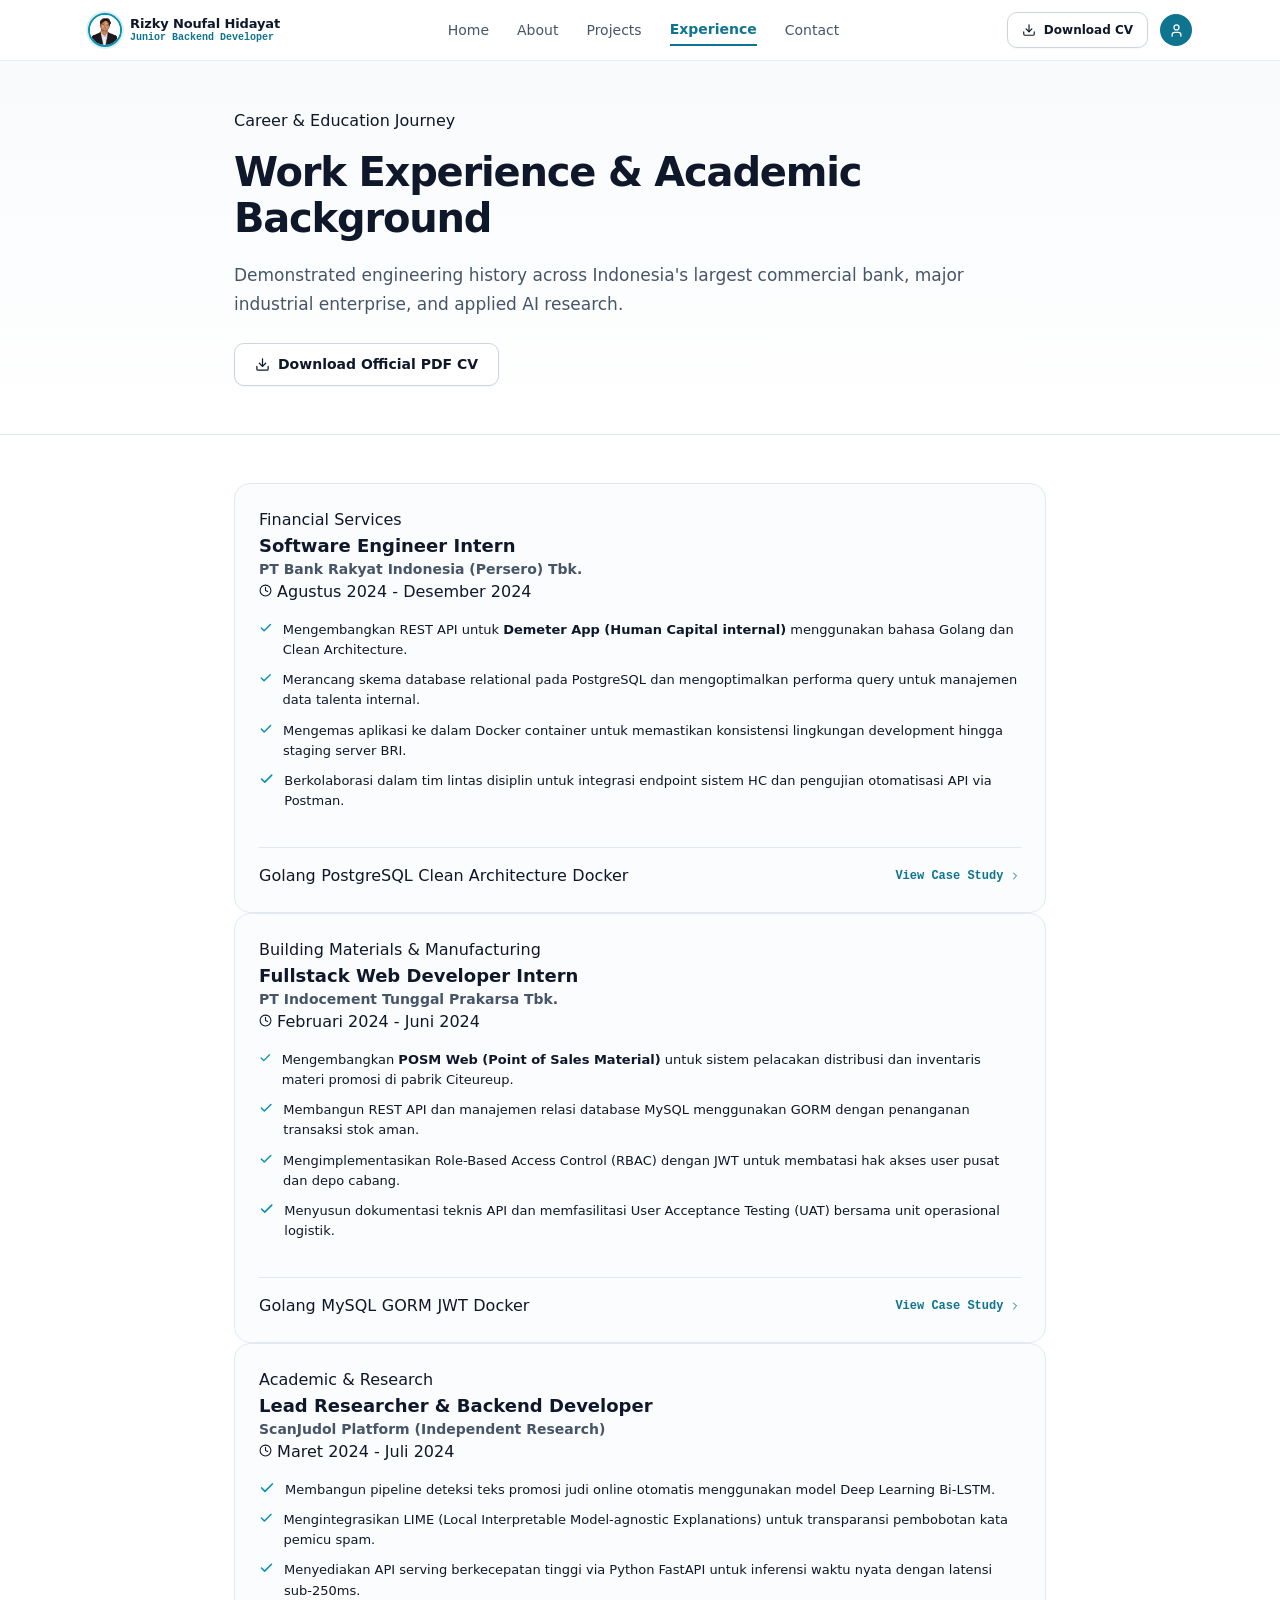
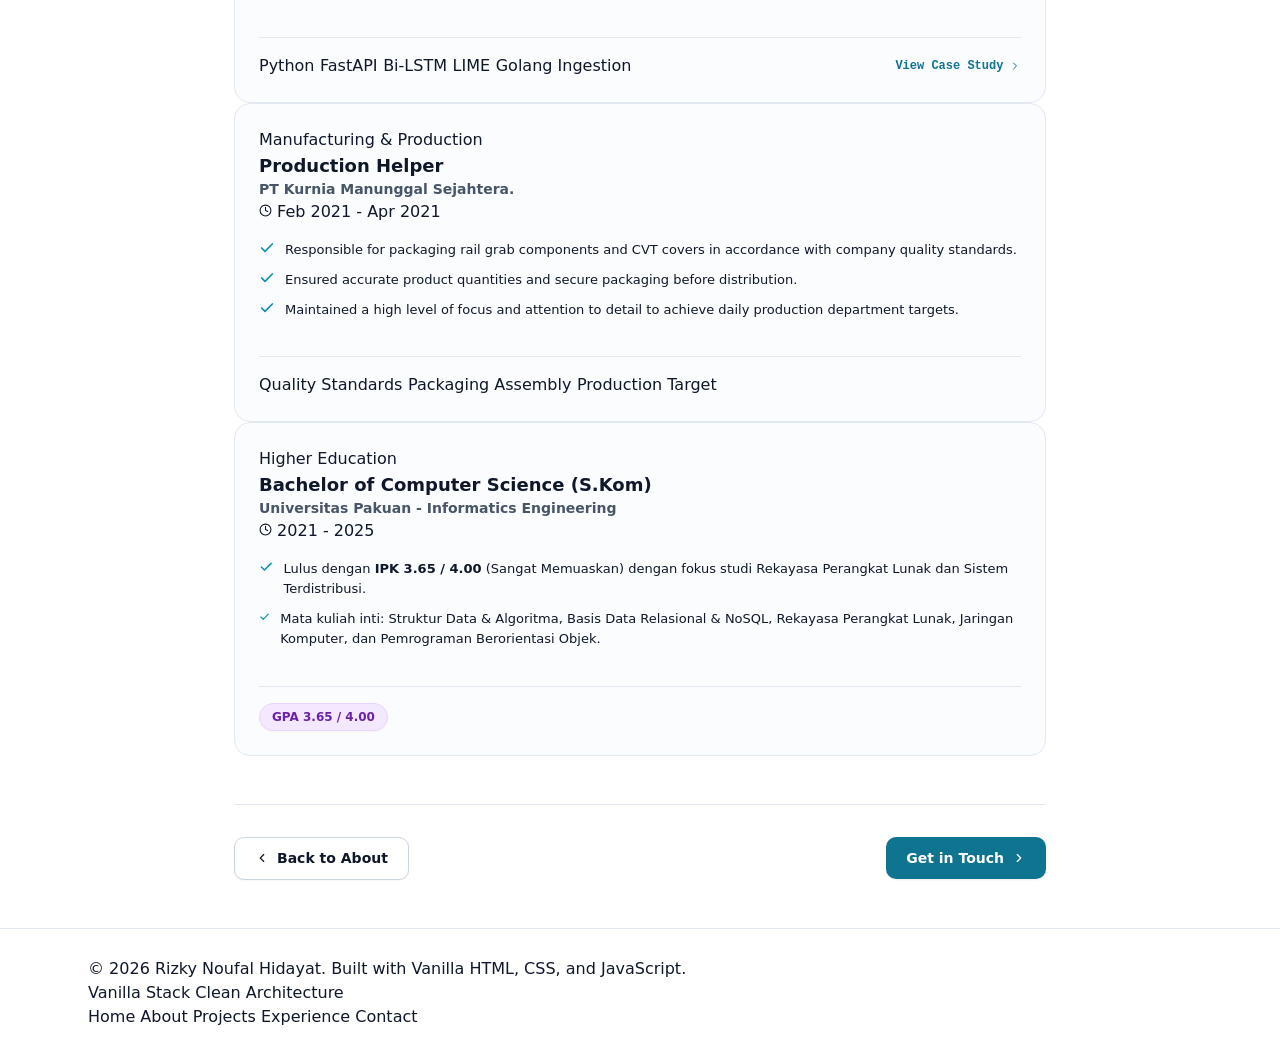
==== experience.html @ 42f24f29 "feat: initial commit portfolio website for Rizky Noufal Hidayat" ====
<!DOCTYPE html>
<html lang="en">
<head>
  <meta charset="UTF-8">
  <meta name="viewport" content="width=device-width, initial-scale=1.0">
  <title>Experience | Rizky Noufal Hidayat - Backend Engineer</title>
  <meta name="description" content="Professional experience and academic credentials of Rizky Noufal Hidayat, including internships at Bank Rakyat Indonesia (BRI) and PT Indocement.">
  <link rel="stylesheet" href="css/style.css">
  <link rel="stylesheet" href="css/components.css">
</head>
<body>

  <!-- NAVBAR -->
  <header class="navbar">
    <div class="container nav-wrapper">
      <a href="index.html" class="brand-avatar-link" aria-label="Rizky Noufal Hidayat">
        <img src="assets/images/profile.jpg" alt="Rizky Noufal Hidayat" class="brand-avatar-img">
        <div class="brand-avatar-text">
          <span class="brand-avatar-name">Rizky Noufal Hidayat</span>
          <span class="brand-avatar-role">Junior Backend Developer</span>
        </div>
      </a>

      <nav class="nav-links">
        <a href="index.html" class="nav-link">Home</a>
        <a href="about.html" class="nav-link">About</a>
        <a href="projects.html" class="nav-link">Projects</a>
        <a href="experience.html" class="nav-link active">Experience</a>
        <a href="contact.html" class="nav-link">Contact</a>
      </nav>

      <div class="nav-actions">
        <a href="cv/Rizky-Noufal-Hidayat-CV.pdf" target="_blank" rel="noopener noreferrer" class="btn btn-secondary" style="min-height: 36px; padding: 0.35rem 0.875rem; font-size: 0.75rem;">
          <svg width="14" height="14" viewBox="0 0 24 24" fill="none" stroke="currentColor" stroke-width="2" stroke-linecap="round" stroke-linejoin="round"><path d="M21 15v4a2 2 0 0 1-2 2H5a2 2 0 0 1-2-2v-4"/><polyline points="7 10 12 15 17 10"/><line x1="12" y1="15" x2="12" y2="3"/></svg>
          <span>Download CV</span>
        </a>
        <a href="about.html" class="avatar-btn" aria-label="About Profile">
          <svg width="15" height="15" viewBox="0 0 24 24" fill="none" stroke="currentColor" stroke-width="2" stroke-linecap="round" stroke-linejoin="round"><path d="M19 21v-2a4 4 0 0 0-4-4H9a4 4 0 0 0-4 4v2"/><circle cx="12" cy="7" r="4"/></svg>
        </a>
      </div>

      <button type="button" class="nav-toggle-btn" id="nav-toggle-btn" aria-label="Toggle menu" aria-expanded="false">
        <svg width="20" height="20" viewBox="0 0 24 24" fill="none" stroke="currentColor" stroke-width="2" stroke-linecap="round" stroke-linejoin="round"><line x1="3" y1="12" x2="21" y2="12"/><line x1="3" y1="6" x2="21" y2="6"/><line x1="3" y1="18" x2="21" y2="18"/></svg>
      </button>
    </div>

    <div class="mobile-menu" id="mobile-menu">
      <nav class="mobile-links">
        <a href="index.html" class="mobile-link">Home</a>
        <a href="about.html" class="mobile-link">About</a>
        <a href="projects.html" class="mobile-link">Projects</a>
        <a href="experience.html" class="mobile-link active">Experience</a>
        <a href="contact.html" class="mobile-link">Contact</a>
      </nav>
    </div>
  </header>

  <!-- MAIN EXPERIENCE CONTENT -->
  <main>
    <!-- PAGE HERO -->
    <section class="py-section" style="border-bottom: 1px solid var(--border-light); background: linear-gradient(180deg, #f8fafc 0%, #ffffff 100%);">
      <div class="container" style="max-width: 860px;">
        <div class="hero-badge" style="margin-bottom: 1rem;">
          <span class="hero-badge-dot"></span>
          <span>Career & Education Journey</span>
        </div>
        <h1 style="font-size: 2.5rem; font-weight: 900; color: #0f172a; line-height: 1.15; letter-spacing: -0.03em;">
          Work Experience & Academic Background
        </h1>
        <p style="font-size: 1.0625rem; color: var(--text-muted); line-height: 1.7; margin-top: 1.25rem;">
          Demonstrated engineering history across Indonesia's largest commercial bank, major industrial enterprise, and applied AI research.
        </p>

        <div style="margin-top: 1.5rem;">
          <a href="cv/Rizky-Noufal-Hidayat-CV.pdf" target="_blank" rel="noopener noreferrer" class="btn btn-secondary">
            <svg width="15" height="15" viewBox="0 0 24 24" fill="none" stroke="currentColor" stroke-width="2" stroke-linecap="round" stroke-linejoin="round"><path d="M21 15v4a2 2 0 0 1-2 2H5a2 2 0 0 1-2-2v-4"/><polyline points="7 10 12 15 17 10"/><line x1="12" y1="15" x2="12" y2="3"/></svg>
            <span>Download Official PDF CV</span>
          </a>
        </div>
      </div>
    </section>

    <!-- DETAILED TIMELINE -->
    <section class="py-section" style="background-color: #ffffff;">
      <div class="container" style="max-width: 860px;">
        <div class="timeline">

          <!-- ITEM 1: BRI -->
          <div class="timeline-item">
            <div class="timeline-dot"></div>
            <div class="card timeline-card">
              <div class="timeline-top">
                <div>
                  <div class="timeline-sector">Financial Services</div>
                  <h2 class="timeline-role">Software Engineer Intern</h2>
                  <div class="timeline-company">PT Bank Rakyat Indonesia (Persero) Tbk.</div>
                </div>
                <div class="timeline-period">
                  <svg width="13" height="13" viewBox="0 0 24 24" fill="none" stroke="currentColor" stroke-width="2" stroke-linecap="round" stroke-linejoin="round"><circle cx="12" cy="12" r="10"/><polyline points="12 6 12 12 16 14"/></svg>
                  <span>Agustus 2024 - Desember 2024</span>
                </div>
              </div>

              <div class="timeline-bullets">
                <div class="timeline-bullet">
                  <svg width="16" height="16" viewBox="0 0 24 24" fill="none" stroke="var(--brand-teal)" stroke-width="2.5" stroke-linecap="round" stroke-linejoin="round"><polyline points="20 6 9 17 4 12"/></svg>
                  <span>Mengembangkan REST API untuk <strong>Demeter App (Human Capital internal)</strong> menggunakan bahasa Golang dan Clean Architecture.</span>
                </div>
                <div class="timeline-bullet">
                  <svg width="16" height="16" viewBox="0 0 24 24" fill="none" stroke="var(--brand-teal)" stroke-width="2.5" stroke-linecap="round" stroke-linejoin="round"><polyline points="20 6 9 17 4 12"/></svg>
                  <span>Merancang skema database relational pada PostgreSQL dan mengoptimalkan performa query untuk manajemen data talenta internal.</span>
                </div>
                <div class="timeline-bullet">
                  <svg width="16" height="16" viewBox="0 0 24 24" fill="none" stroke="var(--brand-teal)" stroke-width="2.5" stroke-linecap="round" stroke-linejoin="round"><polyline points="20 6 9 17 4 12"/></svg>
                  <span>Mengemas aplikasi ke dalam Docker container untuk memastikan konsistensi lingkungan development hingga staging server BRI.</span>
                </div>
                <div class="timeline-bullet">
                  <svg width="16" height="16" viewBox="0 0 24 24" fill="none" stroke="var(--brand-teal)" stroke-width="2.5" stroke-linecap="round" stroke-linejoin="round"><polyline points="20 6 9 17 4 12"/></svg>
                  <span>Berkolaborasi dalam tim lintas disiplin untuk integrasi endpoint sistem HC dan pengujian otomatisasi API via Postman.</span>
                </div>
              </div>

              <div style="margin-top: 1.25rem; padding-top: 1rem; border-top: 1px solid var(--border-light); display: flex; justify-content: space-between; align-items: center; flex-wrap: wrap; gap: 0.75rem;">
                <div style="display: flex; flex-wrap: wrap; gap: 0.35rem;">
                  <span class="tech-pill">Golang</span>
                  <span class="tech-pill">PostgreSQL</span>
                  <span class="tech-pill">Clean Architecture</span>
                  <span class="tech-pill">Docker</span>
                </div>
                <a href="projects/hc-app.html" class="btn-link" style="font-size: 0.75rem; font-family: var(--font-mono);">
                  <span>View Case Study</span>
                  <svg width="12" height="12" viewBox="0 0 24 24" fill="none" stroke="currentColor" stroke-width="2" stroke-linecap="round" stroke-linejoin="round"><polyline points="9 18 15 12 9 6"/></svg>
                </a>
              </div>
            </div>
          </div>

          <!-- ITEM 2: Indocement -->
          <div class="timeline-item">
            <div class="timeline-dot"></div>
            <div class="card timeline-card">
              <div class="timeline-top">
                <div>
                  <div class="timeline-sector">Building Materials & Manufacturing</div>
                  <h2 class="timeline-role">Fullstack Web Developer Intern</h2>
                  <div class="timeline-company">PT Indocement Tunggal Prakarsa Tbk.</div>
                </div>
                <div class="timeline-period">
                  <svg width="13" height="13" viewBox="0 0 24 24" fill="none" stroke="currentColor" stroke-width="2" stroke-linecap="round" stroke-linejoin="round"><circle cx="12" cy="12" r="10"/><polyline points="12 6 12 12 16 14"/></svg>
                  <span>Februari 2024 - Juni 2024</span>
                </div>
              </div>

              <div class="timeline-bullets">
                <div class="timeline-bullet">
                  <svg width="16" height="16" viewBox="0 0 24 24" fill="none" stroke="var(--brand-teal)" stroke-width="2.5" stroke-linecap="round" stroke-linejoin="round"><polyline points="20 6 9 17 4 12"/></svg>
                  <span>Mengembangkan <strong>POSM Web (Point of Sales Material)</strong> untuk sistem pelacakan distribusi dan inventaris materi promosi di pabrik Citeureup.</span>
                </div>
                <div class="timeline-bullet">
                  <svg width="16" height="16" viewBox="0 0 24 24" fill="none" stroke="var(--brand-teal)" stroke-width="2.5" stroke-linecap="round" stroke-linejoin="round"><polyline points="20 6 9 17 4 12"/></svg>
                  <span>Membangun REST API dan manajemen relasi database MySQL menggunakan GORM dengan penanganan transaksi stok aman.</span>
                </div>
                <div class="timeline-bullet">
                  <svg width="16" height="16" viewBox="0 0 24 24" fill="none" stroke="var(--brand-teal)" stroke-width="2.5" stroke-linecap="round" stroke-linejoin="round"><polyline points="20 6 9 17 4 12"/></svg>
                  <span>Mengimplementasikan Role-Based Access Control (RBAC) dengan JWT untuk membatasi hak akses user pusat dan depo cabang.</span>
                </div>
                <div class="timeline-bullet">
                  <svg width="16" height="16" viewBox="0 0 24 24" fill="none" stroke="var(--brand-teal)" stroke-width="2.5" stroke-linecap="round" stroke-linejoin="round"><polyline points="20 6 9 17 4 12"/></svg>
                  <span>Menyusun dokumentasi teknis API dan memfasilitasi User Acceptance Testing (UAT) bersama unit operasional logistik.</span>
                </div>
              </div>

              <div style="margin-top: 1.25rem; padding-top: 1rem; border-top: 1px solid var(--border-light); display: flex; justify-content: space-between; align-items: center; flex-wrap: wrap; gap: 0.75rem;">
                <div style="display: flex; flex-wrap: wrap; gap: 0.35rem;">
                  <span class="tech-pill">Golang</span>
                  <span class="tech-pill">MySQL</span>
                  <span class="tech-pill">GORM</span>
                  <span class="tech-pill">JWT</span>
                  <span class="tech-pill">Docker</span>
                </div>
                <a href="projects/posm.html" class="btn-link" style="font-size: 0.75rem; font-family: var(--font-mono);">
                  <span>View Case Study</span>
                  <svg width="12" height="12" viewBox="0 0 24 24" fill="none" stroke="currentColor" stroke-width="2" stroke-linecap="round" stroke-linejoin="round"><polyline points="9 18 15 12 9 6"/></svg>
                </a>
              </div>
            </div>
          </div>

          <!-- ITEM 3: ScanJudol Research -->
          <div class="timeline-item">
            <div class="timeline-dot"></div>
            <div class="card timeline-card">
              <div class="timeline-top">
                <div>
                  <div class="timeline-sector">Academic & Research</div>
                  <h2 class="timeline-role">Lead Researcher & Backend Developer</h2>
                  <div class="timeline-company">ScanJudol Platform (Independent Research)</div>
                </div>
                <div class="timeline-period">
                  <svg width="13" height="13" viewBox="0 0 24 24" fill="none" stroke="currentColor" stroke-width="2" stroke-linecap="round" stroke-linejoin="round"><circle cx="12" cy="12" r="10"/><polyline points="12 6 12 12 16 14"/></svg>
                  <span>Maret 2024 - Juli 2024</span>
                </div>
              </div>

              <div class="timeline-bullets">
                <div class="timeline-bullet">
                  <svg width="16" height="16" viewBox="0 0 24 24" fill="none" stroke="var(--brand-teal)" stroke-width="2.5" stroke-linecap="round" stroke-linejoin="round"><polyline points="20 6 9 17 4 12"/></svg>
                  <span>Membangun pipeline deteksi teks promosi judi online otomatis menggunakan model Deep Learning Bi-LSTM.</span>
                </div>
                <div class="timeline-bullet">
                  <svg width="16" height="16" viewBox="0 0 24 24" fill="none" stroke="var(--brand-teal)" stroke-width="2.5" stroke-linecap="round" stroke-linejoin="round"><polyline points="20 6 9 17 4 12"/></svg>
                  <span>Mengintegrasikan LIME (Local Interpretable Model-agnostic Explanations) untuk transparansi pembobotan kata pemicu spam.</span>
                </div>
                <div class="timeline-bullet">
                  <svg width="16" height="16" viewBox="0 0 24 24" fill="none" stroke="var(--brand-teal)" stroke-width="2.5" stroke-linecap="round" stroke-linejoin="round"><polyline points="20 6 9 17 4 12"/></svg>
                  <span>Menyediakan API serving berkecepatan tinggi via Python FastAPI untuk inferensi waktu nyata dengan latensi sub-250ms.</span>
                </div>
              </div>

              <div style="margin-top: 1.25rem; padding-top: 1rem; border-top: 1px solid var(--border-light); display: flex; justify-content: space-between; align-items: center; flex-wrap: wrap; gap: 0.75rem;">
                <div style="display: flex; flex-wrap: wrap; gap: 0.35rem;">
                  <span class="tech-pill">Python</span>
                  <span class="tech-pill">FastAPI</span>
                  <span class="tech-pill">Bi-LSTM</span>
                  <span class="tech-pill">LIME</span>
                  <span class="tech-pill">Golang Ingestion</span>
                </div>
                <a href="projects/judolscan.html" class="btn-link" style="font-size: 0.75rem; font-family: var(--font-mono);">
                  <span>View Case Study</span>
                  <svg width="12" height="12" viewBox="0 0 24 24" fill="none" stroke="currentColor" stroke-width="2" stroke-linecap="round" stroke-linejoin="round"><polyline points="9 18 15 12 9 6"/></svg>
                </a>
              </div>
            </div>
          </div>

          <!-- ITEM 4: PT Kurnia Manunggal Sejahtera -->
          <div class="timeline-item">
            <div class="timeline-dot"></div>
            <div class="card timeline-card">
              <div class="timeline-top">
                <div>
                  <div class="timeline-sector">Manufacturing & Production</div>
                  <h2 class="timeline-role">Production Helper</h2>
                  <div class="timeline-company">PT Kurnia Manunggal Sejahtera.</div>
                </div>
                <div class="timeline-period">
                  <svg width="13" height="13" viewBox="0 0 24 24" fill="none" stroke="currentColor" stroke-width="2" stroke-linecap="round" stroke-linejoin="round"><circle cx="12" cy="12" r="10"/><polyline points="12 6 12 12 16 14"/></svg>
                  <span>Feb 2021 - Apr 2021</span>
                </div>
              </div>

              <div class="timeline-bullets">
                <div class="timeline-bullet">
                  <svg width="16" height="16" viewBox="0 0 24 24" fill="none" stroke="var(--brand-teal)" stroke-width="2.5" stroke-linecap="round" stroke-linejoin="round"><polyline points="20 6 9 17 4 12"/></svg>
                  <span>Responsible for packaging rail grab components and CVT covers in accordance with company quality standards.</span>
                </div>
                <div class="timeline-bullet">
                  <svg width="16" height="16" viewBox="0 0 24 24" fill="none" stroke="var(--brand-teal)" stroke-width="2.5" stroke-linecap="round" stroke-linejoin="round"><polyline points="20 6 9 17 4 12"/></svg>
                  <span>Ensured accurate product quantities and secure packaging before distribution.</span>
                </div>
                <div class="timeline-bullet">
                  <svg width="16" height="16" viewBox="0 0 24 24" fill="none" stroke="var(--brand-teal)" stroke-width="2.5" stroke-linecap="round" stroke-linejoin="round"><polyline points="20 6 9 17 4 12"/></svg>
                  <span>Maintained a high level of focus and attention to detail to achieve daily production department targets.</span>
                </div>
              </div>

              <div style="margin-top: 1.25rem; padding-top: 1rem; border-top: 1px solid var(--border-light); display: flex; flex-wrap: wrap; gap: 0.35rem;">
                <span class="tech-pill">Quality Standards</span>
                <span class="tech-pill">Packaging Assembly</span>
                <span class="tech-pill">Production Target</span>
              </div>
            </div>
          </div>

          <!-- ITEM 5: Education -->
          <div class="timeline-item">
            <div class="timeline-dot"></div>
            <div class="card timeline-card">
              <div class="timeline-top">
                <div>
                  <div class="timeline-sector">Higher Education</div>
                  <h2 class="timeline-role">Bachelor of Computer Science (S.Kom)</h2>
                  <div class="timeline-company">Universitas Pakuan - Informatics Engineering</div>
                </div>
                <div class="timeline-period">
                  <svg width="13" height="13" viewBox="0 0 24 24" fill="none" stroke="currentColor" stroke-width="2" stroke-linecap="round" stroke-linejoin="round"><circle cx="12" cy="12" r="10"/><polyline points="12 6 12 12 16 14"/></svg>
                  <span>2021 - 2025</span>
                </div>
              </div>

              <div class="timeline-bullets">
                <div class="timeline-bullet">
                  <svg width="16" height="16" viewBox="0 0 24 24" fill="none" stroke="var(--brand-teal)" stroke-width="2.5" stroke-linecap="round" stroke-linejoin="round"><polyline points="20 6 9 17 4 12"/></svg>
                  <span>Lulus dengan <strong>IPK 3.65 / 4.00</strong> (Sangat Memuaskan) dengan fokus studi Rekayasa Perangkat Lunak dan Sistem Terdistribusi.</span>
                </div>
                <div class="timeline-bullet">
                  <svg width="16" height="16" viewBox="0 0 24 24" fill="none" stroke="var(--brand-teal)" stroke-width="2.5" stroke-linecap="round" stroke-linejoin="round"><polyline points="20 6 9 17 4 12"/></svg>
                  <span>Mata kuliah inti: Struktur Data & Algoritma, Basis Data Relasional & NoSQL, Rekayasa Perangkat Lunak, Jaringan Komputer, dan Pemrograman Berorientasi Objek.</span>
                </div>
              </div>

              <div style="margin-top: 1.25rem; padding-top: 1rem; border-top: 1px solid var(--border-light);">
                <span class="badge-pill badge-academic">GPA 3.65 / 4.00</span>
              </div>
            </div>
          </div>

        </div>

        <!-- Next CTA -->
        <div style="margin-top: 3rem; padding-top: 2rem; border-top: 1px solid var(--border-light); display: flex; justify-content: space-between; align-items: center; flex-wrap: wrap; gap: 1rem;">
          <a href="about.html" class="btn btn-secondary">
            <svg width="14" height="14" viewBox="0 0 24 24" fill="none" stroke="currentColor" stroke-width="2" stroke-linecap="round" stroke-linejoin="round"><polyline points="15 18 9 12 15 6"/></svg>
            <span>Back to About</span>
          </a>

          <a href="contact.html" class="btn btn-primary">
            <span>Get in Touch</span>
            <svg width="14" height="14" viewBox="0 0 24 24" fill="none" stroke="currentColor" stroke-width="2" stroke-linecap="round" stroke-linejoin="round"><polyline points="9 18 15 12 9 6"/></svg>
          </a>
        </div>
      </div>
    </section>
  </main>

  <!-- FOOTER -->
  <footer class="footer">
    <div class="container footer-content">
      <div class="footer-meta">
        <span class="footer-copy">© 2026 Rizky Noufal Hidayat. Built with Vanilla HTML, CSS, and JavaScript.</span>
        <div class="footer-pills">
          <span class="footer-pill">
            <span class="footer-pill-dot"></span>
            Vanilla Stack
          </span>
          <span class="footer-pill">Clean Architecture</span>
        </div>
      </div>
      <div class="footer-links">
        <a href="index.html" class="footer-link">Home</a>
        <a href="about.html" class="footer-link">About</a>
        <a href="projects.html" class="footer-link">Projects</a>
        <a href="experience.html" class="footer-link">Experience</a>
        <a href="contact.html" class="footer-link">Contact</a>
      </div>
    </div>
  </footer>

  <script src="js/main.js"></script>
</body>
</html>
---- css/style.css ----
/* ==========================================================================
   STYLE.CSS - Base Design System & Layout Utilities
   Portfolio: Rizky Noufal Hidayat (Software Engineer • Backend)
   Theme: Light Engineering Theme (Slate & Deep Teal)
   ========================================================================== */

:root {
  /* Color Palette */
  --bg-main: #f8fafc;
  --bg-surface: #ffffff;
  --bg-muted: #f1f5f9;
  --bg-subtle: #f8fafc;

  --border-light: #e2e8f0;
  --border-subtle: #f1f5f9;
  --border-hover: #cbd5e1;

  --text-main: #0f172a;
  --text-muted: #475569;
  --text-light: #64748b;
  --text-faint: #94a3b8;

  /* Brand Accents */
  --brand-teal: #0891b2;
  --brand-teal-dark: #0e7490;
  --brand-teal-light: #e0f2fe;
  --brand-teal-subtle: #f0fdfa;
  --brand-teal-text: #115e59;

  --brand-cyan: #06b6d4;
  --brand-cyan-light: #ecfeff;

  --brand-purple: #7c3aed;
  --brand-purple-light: #f3e8ff;
  --brand-purple-text: #6b21a8;

  --brand-emerald: #059669;
  --brand-emerald-light: #ecfdf5;

  /* Typography */
  --font-sans: system-ui, -apple-system, BlinkMacSystemFont, "Segoe UI", Roboto, "Helvetica Neue", Arial, sans-serif;
  --font-mono: ui-monospace, SFMono-Regular, Menlo, Monaco, Consolas, "Liberation Mono", "Courier New", monospace;

  /* Shadows */
  --shadow-2xs: 0 1px 2px rgba(0, 0, 0, 0.04);
  --shadow-xs: 0 1px 3px rgba(0, 0, 0, 0.05), 0 1px 2px rgba(0, 0, 0, 0.03);
  --shadow-sm: 0 4px 6px -1px rgba(0, 0, 0, 0.05), 0 2px 4px -2px rgba(0, 0, 0, 0.03);
  --shadow-md: 0 10px 15px -3px rgba(0, 0, 0, 0.06), 0 4px 6px -4px rgba(0, 0, 0, 0.03);

  /* Layout */
  --max-width: 1152px; /* max-w-6xl */
  --radius-sm: 6px;
  --radius-md: 10px;
  --radius-lg: 16px;
  --radius-full: 9999px;
}

/* CSS Reset */
*, *::before, *::after {
  box-sizing: border-box;
  margin: 0;
  padding: 0;
}

html {
  scroll-behavior: smooth;
  font-size: 16px;
}

body {
  min-height: 100vh;
  background-color: var(--bg-main);
  background-image: radial-gradient(rgba(15, 23, 42, 0.045) 1px, transparent 1px);
  background-size: 24px 24px;
  color: var(--text-main);
  font-family: var(--font-sans);
  line-height: 1.5;
  -webkit-font-smoothing: antialiased;
  -moz-osx-font-smoothing: grayscale;
  overflow-x: hidden;
}

::selection {
  background-color: #cffafe;
  color: var(--brand-teal-dark);
}

a {
  color: inherit;
  text-decoration: none;
}

button {
  font-family: inherit;
  cursor: pointer;
  border: none;
  background: none;
}

/* Layout Containers */
.container {
  width: 100%;
  max-width: var(--max-width);
  margin-left: auto;
  margin-right: auto;
  padding-left: 1.25rem;
  padding-right: 1.25rem;
}

@media (min-width: 640px) {
  .container {
    padding-left: 1.5rem;
    padding-right: 1.5rem;
  }
}

/* Section Header Styles */
.section-header {
  margin-bottom: 1.5rem;
}

.section-header.text-center {
  text-align: center;
  max-width: 42rem;
  margin-left: auto;
  margin-right: auto;
}

.section-eyebrow {
  display: block;
  font-family: var(--font-mono);
  font-size: 0.75rem;
  font-weight: 700;
  text-transform: uppercase;
  letter-spacing: 0.08em;
  color: var(--brand-teal-dark);
  margin-bottom: 0.25rem;
}

.section-title {
  font-size: 1.75rem;
  font-weight: 800;
  letter-spacing: -0.025em;
  color: var(--text-main);
  line-height: 1.2;
}

@media (min-width: 640px) {
  .section-title {
    font-size: 2rem;
  }
}

.section-desc {
  font-size: 0.875rem;
  color: var(--text-muted);
  margin-top: 0.35rem;
  line-height: 1.55;
}

/* Section Padding - Compact & Clean */
.py-section {
  padding-top: 2.25rem;
  padding-bottom: 2.25rem;
}

@media (min-width: 640px) {
  .py-section {
    padding-top: 3rem;
    padding-bottom: 3rem;
  }
}

.border-b-subtle {
  border-bottom: 1px solid var(--border-light);
}

.bg-subtle {
  background-color: rgba(248, 250, 252, 0.7);
}

.bg-white {
  background-color: var(--bg-surface);
}

/* Accessible Keyboard Focus Ring */
a:focus-visible,
button:focus-visible {
  outline: 2px solid var(--brand-teal-dark);
  outline-offset: 2px;
}

/* Ambient Background Pattern & Mesh Glows */
.bg-grid-pattern {
  background-color: #f8fafc;
  background-image: 
    radial-gradient(rgba(15, 23, 42, 0.05) 1px, transparent 1px),
    linear-gradient(180deg, rgba(255, 255, 255, 0.9) 0%, rgba(248, 250, 252, 0.95) 100%);
  background-size: 24px 24px, 100% 100%;
}

.hero-mesh-wrapper {
  position: relative;
  overflow: hidden;
  background-color: #ffffff;
  background-image: 
    radial-gradient(rgba(14, 116, 144, 0.07) 1.2px, transparent 1.2px),
    linear-gradient(180deg, #ffffff 0%, rgba(241, 245, 249, 0.75) 100%);
  background-size: 28px 28px, 100% 100%;
}

.ambient-glow {
  position: absolute;
  border-radius: 50%;
  filter: blur(75px);
  pointer-events: none;
  z-index: 0;
  opacity: 0.65;
}

.glow-teal {
  width: 420px;
  height: 420px;
  background: radial-gradient(circle, rgba(6, 182, 212, 0.18) 0%, rgba(8, 145, 178, 0.05) 70%, transparent 100%);
  top: -120px;
  right: -80px;
}

.glow-indigo {
  width: 440px;
  height: 440px;
  background: radial-gradient(circle, rgba(99, 102, 241, 0.12) 0%, rgba(147, 197, 253, 0.04) 70%, transparent 100%);
  bottom: -140px;
  left: -120px;
}
---- css/components.css ----
/* ==========================================================================
   COMPONENTS.CSS - UI Components & Interactive Elements
   ========================================================================== */

/* --------------------------------------------------------------------------
   1. NAVBAR
   -------------------------------------------------------------------------- */
.navbar {
  position: sticky;
  top: 0;
  z-index: 50;
  width: 100%;
  border-bottom: 1px solid rgba(226, 232, 240, 0.8);
  background-color: rgba(255, 255, 255, 0.9);
  backdrop-filter: blur(12px);
  -webkit-backdrop-filter: blur(12px);
}

.nav-wrapper {
  display: flex;
  align-items: center;
  justify-content: space-between;
  padding-top: 0.75rem;
  padding-bottom: 0.75rem;
}

.brand-pill {
  display: inline-flex;
  align-items: center;
  gap: 0.5rem;
  border-radius: var(--radius-full);
  border: 1px solid #cbd5e1;
  background-color: rgba(241, 245, 249, 0.8);
  padding: 0.25rem 0.75rem;
  font-size: 0.75rem;
  font-weight: 700;
  color: var(--text-main);
  transition: border-color 0.15s ease;
}

.brand-pill:hover {
  border-color: #94a3b8;
}

.brand-dot {
  width: 6px;
  height: 6px;
  border-radius: 50%;
  background-color: #0d9488;
}

.nav-links {
  display: none;
  align-items: center;
  gap: 1.75rem;
  font-size: 0.875rem;
  font-weight: 500;
  color: var(--text-muted);
}

@media (min-width: 768px) {
  .nav-links {
    display: flex;
  }
}

.nav-link {
  padding-top: 0.25rem;
  padding-bottom: 0.25rem;
  transition: color 0.15s ease;
}

.nav-link:hover {
  color: var(--text-main);
}

.nav-link.active {
  color: var(--brand-teal-dark);
  font-weight: 700;
  border-bottom: 2px solid var(--brand-teal-dark);
}

.nav-actions {
  display: none;
  align-items: center;
  gap: 0.75rem;
}

@media (min-width: 768px) {
  .nav-actions {
    display: flex;
  }
}

.avatar-btn {
  width: 32px;
  height: 32px;
  border-radius: 50%;
  background-color: var(--brand-teal-dark);
  color: #ffffff;
  display: flex;
  align-items: center;
  justify-content: center;
  transition: background-color 0.15s ease;
}

.avatar-btn:hover {
  background-color: #115e59;
}

.nav-toggle-btn {
  display: flex;
  width: 38px;
  height: 38px;
  align-items: center;
  justify-content: center;
  border-radius: var(--radius-sm);
  border: 1px solid var(--border-light);
  background-color: var(--bg-surface);
  color: var(--text-muted);
}

@media (min-width: 768px) {
  .nav-toggle-btn {
    display: none;
  }
}

.mobile-menu {
  display: none;
  border-top: 1px solid var(--border-light);
  background-color: #ffffff;
  padding: 1rem 1.25rem 1.5rem;
  box-shadow: var(--shadow-md);
}

.mobile-menu.open {
  display: block;
}

.mobile-links {
  display: flex;
  flex-direction: column;
  gap: 0.5rem;
}

.mobile-link {
  padding: 0.625rem 0.75rem;
  border-radius: var(--radius-sm);
  font-size: 0.875rem;
  font-weight: 500;
  color: var(--text-main);
}

.mobile-link.active {
  background-color: var(--brand-teal-light);
  color: var(--brand-teal-dark);
  font-weight: 700;
}

/* --------------------------------------------------------------------------
   2. BUTTONS & PILLS
   -------------------------------------------------------------------------- */
.btn {
  display: inline-flex;
  align-items: center;
  justify-content: center;
  gap: 0.5rem;
  padding: 0.625rem 1.25rem;
  border-radius: var(--radius-md);
  font-size: 0.875rem;
  font-weight: 600;
  transition: all 0.15s ease;
  min-height: 42px;
}

.btn-primary {
  background-color: var(--brand-teal-dark);
  color: #ffffff;
  box-shadow: var(--shadow-xs);
}

.btn-primary:hover {
  background-color: #115e59;
}

.btn-secondary {
  background-color: #ffffff;
  color: var(--text-main);
  border: 1px solid #cbd5e1;
  box-shadow: var(--shadow-2xs);
}

.btn-secondary:hover {
  background-color: var(--bg-muted);
}

.btn-link {
  display: inline-flex;
  align-items: center;
  gap: 0.35rem;
  font-size: 0.875rem;
  font-weight: 600;
  color: var(--brand-teal-dark);
  transition: color 0.15s ease;
}

.btn-link:hover {
  color: #115e59;
}

/* Status Pill */
.status-pill {
  display: inline-flex;
  align-items: center;
  gap: 0.5rem;
  border-radius: var(--radius-full);
  border: 1px solid #99f6e4;
  background-color: #f0fdfa;
  padding: 0.35rem 0.875rem;
  font-size: 0.75rem;
  font-weight: 600;
  color: #0f766e;
}

.status-dot {
  width: 8px;
  height: 8px;
  border-radius: 50%;
  background-color: #0d9488;
}

/* Category Badge Pills */
.badge-pill {
  display: inline-block;
  padding: 0.25rem 0.75rem;
  border-radius: var(--radius-full);
  font-size: 0.75rem;
  font-weight: 600;
  box-shadow: var(--shadow-2xs);
}

.badge-professional {
  background-color: #cffafe;
  color: #155e75;
  border: 1px solid #a5f3fc;
}

.badge-academic {
  background-color: #f3e8ff;
  color: #6b21a8;
  border: 1px solid #e9d5ff;
}

.badge-side {
  background-color: #ecfdf5;
  color: #065f46;
  border: 1px solid #a7f3d0;
}

.tech-tag {
  display: inline-block;
  font-family: var(--font-mono);
  font-size: 0.6875rem;
  font-weight: 500;
  padding: 0.25rem 0.625rem;
  border-radius: var(--radius-sm);
  background-color: #f1f5f9;
  color: #334155;
  border: 1px solid #e2e8f0;
}

.tech-tag.active {
  background-color: var(--brand-teal-dark);
  color: #ffffff;
  font-weight: 700;
  border-color: var(--brand-teal-dark);
}

/* --------------------------------------------------------------------------
   3. HERO SECTION
   -------------------------------------------------------------------------- */
.hero-grid {
  display: grid;
  grid-template-columns: 1fr;
  gap: 1.5rem;
  align-items: center;
}

@media (min-width: 1024px) {
  .hero-grid {
    grid-template-columns: 7fr 5fr;
    gap: 2rem;
  }
}

.hero-greeting {
  display: inline-block;
  font-family: var(--font-mono);
  font-size: 0.9375rem;
  font-weight: 700;
  color: var(--brand-teal-dark);
  text-transform: uppercase;
  letter-spacing: 0.08em;
  margin-bottom: 0.25rem;
}

.hero-name {
  font-size: 2.25rem;
  font-weight: 900;
  letter-spacing: -0.03em;
  color: var(--text-main);
  line-height: 1.1;
  margin-top: 0;
  margin-bottom: 0.35rem;
}

@media (min-width: 640px) {
  .hero-name {
    font-size: 3rem;
  }
}

.hero-subtitle {
  font-size: 1.0625rem;
  font-weight: 700;
  color: var(--brand-teal-dark);
  line-height: 1.35;
  margin-bottom: 0.65rem;
}

@media (min-width: 640px) {
  .hero-subtitle {
    font-size: 1.15rem;
  }
}

.hero-desc {
  font-size: 0.9375rem;
  color: var(--text-muted);
  line-height: 1.6;
  max-width: 36rem;
  margin-bottom: 1.15rem;
}

.hero-buttons {
  display: flex;
  flex-wrap: wrap;
  align-items: center;
  gap: 0.75rem;
  margin-bottom: 1.25rem;
}

.connect-bar {
  display: flex;
  flex-wrap: wrap;
  align-items: center;
  gap: 0.75rem;
  padding-top: 0.875rem;
  border-top: 1px solid var(--border-light);
  font-size: 0.75rem;
  color: var(--text-light);
}

.connect-icon-btn {
  display: flex;
  align-items: center;
  justify-content: center;
  width: 32px;
  height: 32px;
  border-radius: var(--radius-sm);
  border: 1px solid var(--border-light);
  background-color: #ffffff;
  color: var(--text-muted);
  transition: all 0.15s ease;
}

.connect-icon-btn:hover {
  color: var(--text-main);
  border-color: #cbd5e1;
}

/* Developer.ts Code Card (White Theme) */
.code-card {
  border-radius: var(--radius-lg);
  border: 1px solid var(--border-light);
  background-color: #ffffff;
  padding: 1.25rem;
  box-shadow: var(--shadow-sm);
}

.window-header {
  display: flex;
  align-items: center;
  justify-content: space-between;
  padding-bottom: 0.75rem;
  border-bottom: 1px solid #f1f5f9;
  margin-bottom: 0.75rem;
}

.window-dots {
  display: flex;
  align-items: center;
  gap: 0.4rem;
}

.dot {
  width: 10px;
  height: 10px;
  border-radius: 50%;
}

.dot-red { background-color: #f87171; }
.dot-yellow { background-color: #fbbf24; }
.dot-green { background-color: #34d399; }

.window-tab {
  border-radius: var(--radius-sm);
  background-color: #f1f5f9;
  border: 1px solid var(--border-light);
  padding: 0.2rem 0.85rem;
  font-family: var(--font-mono);
  font-size: 0.75rem;
  font-weight: 600;
  color: var(--text-muted);
}

.code-editor {
  border-radius: var(--radius-md);
  border: 1px solid var(--border-light);
  background-color: #f8fafc;
  padding: 0.875rem 1rem;
  font-family: var(--font-mono);
  font-size: 0.75rem;
  line-height: 1.65;
  overflow-x: auto;
}

.code-table {
  width: 100%;
  border-collapse: collapse;
}

.line-num {
  width: 2rem;
  min-width: 2rem;
  max-width: 2.25rem;
  padding-right: 0.85rem !important;
  color: #94a3b8;
  text-align: right;
  user-select: none;
  vertical-align: top;
  font-variant-numeric: tabular-nums;
}

.line-code {
  color: var(--text-main);
  white-space: pre;
  padding-left: 0.25rem;
}

.token-kw { color: #7c3aed; font-weight: 700; }
.token-var { color: #0369a1; font-weight: 600; }
.token-key { color: #334155; }
.token-str { color: #0d9488; font-weight: 500; }
.token-fn { color: #b45309; font-weight: 600; }
.token-comment { color: #94a3b8; font-style: italic; }

/* --------------------------------------------------------------------------
   4. PROJECT CARDS
   -------------------------------------------------------------------------- */
.projects-grid {
  display: grid;
  grid-template-columns: 1fr;
  gap: 1.15rem;
}

@media (min-width: 768px) {
  .projects-grid {
    grid-template-columns: repeat(2, 1fr);
  }
}

@media (min-width: 1024px) {
  .projects-grid {
    grid-template-columns: repeat(3, 1fr);
  }
}

.project-card {
  border-radius: var(--radius-lg);
  border: 1px solid var(--border-light);
  background-color: #ffffff;
  overflow: hidden;
  box-shadow: var(--shadow-xs);
  display: flex;
  flex-direction: column;
  justify-content: space-between;
  transition: transform 0.2s ease, box-shadow 0.2s ease, border-color 0.2s ease;
}

.project-card:hover {
  border-color: #cbd5e1;
  box-shadow: var(--shadow-md);
  transform: translateY(-2px);
}

.card-preview {
  position: relative;
  height: 180px;
  width: 100%;
  background: linear-gradient(135deg, #f8fafc 0%, #e2e8f0 100%);
  border-bottom: 1px solid var(--border-light);
  padding: 1rem;
  display: flex;
  flex-direction: column;
  justify-content: space-between;
}

.card-preview-badge {
  position: absolute;
  top: 0.75rem;
  left: 0.75rem;
  z-index: 10;
}

.card-preview-img {
  position: absolute;
  top: 0;
  left: 0;
  width: 100%;
  height: 100%;
  object-fit: cover;
  object-position: top;
  transition: transform 0.3s ease;
}

.project-card:hover .card-preview-img {
  transform: scale(1.03);
}

.mock-window {
  margin-top: 1.75rem;
  background-color: #ffffff;
  border-radius: var(--radius-sm);
  border: 1px solid var(--border-light);
  padding: 0.625rem;
  box-shadow: var(--shadow-2xs);
}

.mock-window-header {
  display: flex;
  align-items: center;
  justify-content: space-between;
  border-bottom: 1px solid #f1f5f9;
  padding-bottom: 0.35rem;
  margin-bottom: 0.35rem;
}

.card-body {
  padding: 1.25rem;
  display: flex;
  flex-direction: column;
  gap: 0.875rem;
}

.card-title-row {
  display: flex;
  align-items: flex-start;
  justify-content: space-between;
  gap: 0.5rem;
}

.card-title {
  font-size: 1.125rem;
  font-weight: 700;
  color: var(--text-main);
  transition: color 0.15s ease;
}

.project-card:hover .card-title {
  color: var(--brand-teal-dark);
}

.card-desc {
  font-size: 0.75rem;
  color: var(--text-muted);
  line-height: 1.5;
  display: -webkit-box;
  -webkit-line-clamp: 2;
  -webkit-box-orient: vertical;
  overflow: hidden;
}

.contribution-box {
  border-radius: var(--radius-md);
  border: 1px solid #f1f5f9;
  background-color: #f8fafc;
  padding: 0.75rem;
}

.contribution-label {
  display: block;
  font-size: 0.75rem;
  font-weight: 700;
  color: var(--brand-teal-dark);
  margin-bottom: 0.25rem;
}

.contribution-text {
  font-size: 0.75rem;
  color: var(--text-muted);
  line-height: 1.5;
}

.card-tech-row {
  display: flex;
  flex-wrap: wrap;
  gap: 0.35rem;
}

.card-footer {
  padding: 0.75rem 1.25rem;
  border-top: 1px solid var(--border-subtle);
  display: flex;
  align-items: center;
  justify-content: space-between;
}

/* --------------------------------------------------------------------------
   5. ABOUT & EDUCATION (Screenshot 3)
   -------------------------------------------------------------------------- */
.about-grid {
  display: grid;
  grid-template-columns: 1fr;
  gap: 1.5rem;
  align-items: start;
}

@media (min-width: 1024px) {
  .about-grid {
    grid-template-columns: 7fr 5fr;
    gap: 2rem;
  }
}

.feature-cards-row {
  display: grid;
  grid-template-columns: 1fr;
  gap: 1rem;
  margin-top: 1.5rem;
}

@media (min-width: 640px) {
  .feature-cards-row {
    grid-template-columns: 1fr 1fr;
  }
}

.feature-card {
  border-radius: var(--radius-md);
  border: 1px solid var(--border-light);
  background-color: rgba(248, 250, 252, 0.8);
  padding: 1rem;
}

.feature-card-header {
  display: flex;
  align-items: center;
  gap: 0.5rem;
  font-size: 0.875rem;
  font-weight: 700;
  color: var(--brand-teal-dark);
  margin-bottom: 0.35rem;
}

.feature-card-text {
  font-size: 0.75rem;
  color: var(--text-muted);
  line-height: 1.5;
}

/* Higher Education Card */
.education-card {
  border-radius: var(--radius-lg);
  border: 1px solid var(--border-light);
  background-color: rgba(248, 250, 252, 0.8);
  padding: 1.5rem;
  display: flex;
  flex-direction: column;
  gap: 1rem;
}

.education-header {
  display: flex;
  align-items: flex-start;
  justify-content: space-between;
  gap: 0.5rem;
}

.stats-grid {
  display: grid;
  grid-template-columns: repeat(2, 1fr);
  gap: 0.75rem;
  margin-top: 1.5rem;
}

@media (min-width: 640px) {
  .stats-grid {
    grid-template-columns: repeat(4, 1fr);
  }
}

.stat-box {
  border-radius: var(--radius-md);
  border: 1px solid var(--border-light);
  background-color: rgba(248, 250, 252, 0.8);
  padding: 0.875rem 0.5rem;
  text-align: center;
}

.stat-val {
  display: block;
  font-size: 1.5rem;
  font-weight: 900;
  color: var(--text-main);
  line-height: 1.1;
}

.stat-lbl {
  display: block;
  font-size: 0.6875rem;
  font-weight: 500;
  color: var(--text-light);
  margin-top: 0.25rem;
  line-height: 1.25;
}

/* --------------------------------------------------------------------------
   6. SKILL MATRIX (Screenshot 4)
   -------------------------------------------------------------------------- */
.skill-matrix-grid {
  display: grid;
  grid-template-columns: 1fr;
  gap: 1.25rem;
}

@media (min-width: 640px) {
  .skill-matrix-grid {
    grid-template-columns: repeat(2, 1fr);
  }
}

@media (min-width: 1024px) {
  .skill-matrix-grid {
    grid-template-columns: repeat(3, 1fr);
  }
}

.skill-card {
  border-radius: var(--radius-lg);
  border: 1px solid var(--border-light);
  background-color: #ffffff;
  padding: 1.5rem;
  box-shadow: var(--shadow-2xs);
  display: flex;
  flex-direction: column;
  gap: 0.875rem;
}

.skill-card.featured {
  border: 2px solid var(--brand-teal-dark);
}

.skill-card-header {
  display: flex;
  align-items: center;
  gap: 0.75rem;
}

.skill-icon-wrap {
  width: 36px;
  height: 36px;
  border-radius: var(--radius-sm);
  background-color: var(--bg-muted);
  border: 1px solid var(--border-light);
  display: flex;
  align-items: center;
  justify-content: center;
  color: var(--brand-teal-dark);
}

.skill-card-title {
  font-size: 1rem;
  font-weight: 700;
  color: var(--text-main);
}

.skill-sub-badge {
  display: block;
  font-family: var(--font-mono);
  font-size: 0.6875rem;
  font-weight: 700;
  color: var(--brand-teal-dark);
}

.skill-card-desc {
  font-size: 0.75rem;
  color: var(--text-muted);
  line-height: 1.5;
}

/* --------------------------------------------------------------------------
   7. WORK EXPERIENCE TIMELINE (Screenshot 5)
   -------------------------------------------------------------------------- */
.timeline-list {
  position: relative;
  padding-left: 1.5rem;
  display: flex;
  flex-direction: column;
  gap: 1.25rem;
}

.timeline-list::before {
  content: "";
  position: absolute;
  top: 0;
  bottom: 0;
  left: 6px;
  width: 2px;
  background-color: var(--border-light);
}

.timeline-item {
  position: relative;
}

.timeline-marker {
  position: absolute;
  left: -24px;
  top: 1.5rem;
  width: 14px;
  height: 14px;
  border-radius: 50%;
  border: 2px solid #ffffff;
  box-shadow: 0 0 0 2px var(--border-light);
}

.timeline-marker.teal {
  background-color: var(--brand-teal-dark);
  box-shadow: 0 0 0 2px var(--brand-teal-dark);
}

.timeline-marker.gray {
  background-color: #64748b;
  box-shadow: 0 0 0 2px #64748b;
}

.timeline-card {
  border-radius: var(--radius-lg);
  border: 1px solid var(--border-light);
  background-color: rgba(248, 250, 252, 0.6);
  padding: 1.5rem;
  display: flex;
  flex-direction: column;
  gap: 1rem;
}

.timeline-card-header {
  display: flex;
  flex-direction: column;
  gap: 0.5rem;
}

@media (min-width: 640px) {
  .timeline-card-header {
    flex-direction: row;
    align-items: flex-start;
    justify-content: space-between;
  }
}

.sector-tag {
  font-family: var(--font-mono);
  font-size: 0.6875rem;
  font-weight: 700;
  text-transform: uppercase;
  letter-spacing: 0.08em;
  color: var(--brand-teal-dark);
}

.timeline-role {
  font-size: 1.125rem;
  font-weight: 700;
  color: var(--text-main);
}

.timeline-company {
  font-size: 0.875rem;
  font-weight: 600;
  color: var(--text-muted);
}

.timeline-period-pill {
  display: inline-block;
  padding: 0.25rem 0.75rem;
  border-radius: var(--radius-full);
  font-size: 0.75rem;
  font-weight: 700;
  background-color: #ffffff;
  border: 1px solid var(--border-light);
  color: var(--text-main);
  box-shadow: var(--shadow-2xs);
}

.timeline-bullets {
  list-style: none;
  display: flex;
  flex-direction: column;
  gap: 0.625rem;
}

.timeline-bullet {
  display: flex;
  align-items: flex-start;
  gap: 0.625rem;
  font-size: 0.8125rem;
  color: var(--text-main);
  line-height: 1.55;
}

.timeline-check-icon {
  width: 16px;
  height: 16px;
  color: var(--brand-teal-dark);
  flex-shrink: 0;
  margin-top: 2px;
}

/* --------------------------------------------------------------------------
   8. FOOTER
   -------------------------------------------------------------------------- */
.footer {
  width: 100%;
  border-top: 1px solid var(--border-light);
  background-color: #ffffff;
  padding-top: 1.75rem;
  padding-bottom: 1.5rem;
}

.footer-top {
  display: flex;
  flex-direction: column;
  gap: 2rem;
  justify-content: space-between;
}

@media (min-width: 768px) {
  .footer-top {
    flex-direction: row;
    align-items: center;
  }
}

.footer-nav {
  display: flex;
  flex-wrap: wrap;
  gap: 1.5rem;
  font-size: 0.75rem;
  font-weight: 500;
  color: var(--text-muted);
}

.footer-bottom {
  margin-top: 2rem;
  padding-top: 1.5rem;
  border-top: 1px solid #f1f5f9;
  display: flex;
  flex-direction: column;
  gap: 0.75rem;
  justify-content: space-between;
  font-size: 0.6875rem;
  color: var(--text-light);
}

@media (min-width: 640px) {
  .footer-bottom {
    flex-direction: row;
    align-items: center;
  }
}

/* --------------------------------------------------------------------------
   10. SCROLL ANIMATIONS & INTERACTIVE MOTION
   -------------------------------------------------------------------------- */

/* Top Scroll Progress Indicator */
#scroll-progress {
  position: fixed;
  top: 0;
  left: 0;
  width: 0%;
  height: 3px;
  background: linear-gradient(90deg, var(--brand-teal), var(--brand-cyan), var(--brand-teal-dark));
  z-index: 1000;
  pointer-events: none;
  transition: width 0.1s cubic-bezier(0.16, 1, 0.3, 1);
}

/* Typewriter Subtitle & Blinking Cursor */
.typewriter-cursor {
  display: inline-block;
  margin-left: 2px;
  font-weight: 400;
  color: var(--brand-teal);
  animation: typewriter-blink 0.9s infinite;
}

@keyframes typewriter-blink {
  0%, 100% { opacity: 1; }
  50% { opacity: 0; }
}

.typewriter-text {
  color: var(--brand-teal-dark);
  font-weight: 700;
}

/* Base Scroll Reveal Classes - Enhanced & Powerful */
.scroll-reveal {
  opacity: 0;
  transform: translateY(32px) scale(0.97);
  transition: opacity 0.7s cubic-bezier(0.16, 1, 0.3, 1), transform 0.7s cubic-bezier(0.16, 1, 0.3, 1);
  will-change: opacity, transform;
}

.scroll-reveal.visible {
  opacity: 1;
  transform: translateY(0) scale(1);
}

.scroll-reveal-left {
  opacity: 0;
  transform: translateX(-32px) scale(0.98);
  transition: opacity 0.7s cubic-bezier(0.16, 1, 0.3, 1), transform 0.7s cubic-bezier(0.16, 1, 0.3, 1);
  will-change: opacity, transform;
}

.scroll-reveal-left.visible {
  opacity: 1;
  transform: translateX(0) scale(1);
}

.scroll-reveal-right {
  opacity: 0;
  transform: translateX(32px) scale(0.98);
  transition: opacity 0.7s cubic-bezier(0.16, 1, 0.3, 1), transform 0.7s cubic-bezier(0.16, 1, 0.3, 1);
  will-change: opacity, transform;
}

.scroll-reveal-right.visible {
  opacity: 1;
  transform: translateX(0) scale(1);
}

/* Enhanced Stagger Delays */
.delay-1 { transition-delay: 90ms; }
.delay-2 { transition-delay: 180ms; }
.delay-3 { transition-delay: 270ms; }
.delay-4 { transition-delay: 360ms; }
.delay-5 { transition-delay: 450ms; }

/* Floating Back To Top Button */
.back-to-top {
  position: fixed;
  bottom: 1.75rem;
  right: 1.75rem;
  width: 42px;
  height: 42px;
  border-radius: 50%;
  background-color: #ffffff;
  color: var(--text-main);
  border: 1px solid var(--border-light);
  box-shadow: 0 4px 14px rgba(0, 0, 0, 0.08);
  display: flex;
  align-items: center;
  justify-content: center;
  cursor: pointer;
  z-index: 40;
  opacity: 0;
  visibility: hidden;
  transform: translateY(12px) scale(0.9);
  transition: opacity 0.25s ease, visibility 0.25s ease, transform 0.25s ease, border-color 0.2s ease, background-color 0.2s ease;
}

.back-to-top.visible {
  opacity: 1;
  visibility: visible;
  transform: translateY(0) scale(1);
}

.back-to-top:hover {
  background-color: var(--brand-teal-light);
  color: var(--brand-teal-dark);
  border-color: var(--brand-teal);
  transform: translateY(-2px);
}

/* Accessibility: Respect Reduced Motion Preferences */
@media (prefers-reduced-motion: reduce) {
  .scroll-reveal,
  .scroll-reveal-left,
  .scroll-reveal-right {
    opacity: 1 !important;
    transform: none !important;
    transition: none !important;
  }
  #scroll-progress {
    display: none;
  }
}

/* --------------------------------------------------------------------------
   11. ARCHITECTURE FLOW DIAGRAM & CONTRIBUTION CARDS
   -------------------------------------------------------------------------- */
.arch-diagram {
  display: flex;
  flex-direction: column;
  gap: 0.75rem;
  margin-top: 1rem;
}

@media (min-width: 768px) {
  .arch-diagram {
    display: grid;
    grid-template-columns: repeat(5, 1fr);
    align-items: stretch;
    gap: 0.5rem;
  }
}

.arch-node {
  background: #ffffff;
  border: 1px solid var(--border-light);
  border-radius: var(--radius-md);
  padding: 1rem 0.875rem;
  display: flex;
  flex-direction: column;
  justify-content: space-between;
  box-shadow: var(--shadow-2xs);
  transition: transform 0.2s ease, border-color 0.2s ease, box-shadow 0.2s ease;
  position: relative;
}

.arch-node:hover {
  transform: translateY(-2px);
  border-color: var(--brand-teal);
  box-shadow: var(--shadow-sm);
}

.arch-node.active-layer {
  border-color: #0e7490;
  background: linear-gradient(180deg, #ffffff 0%, #f0fdfa 100%);
}

.arch-node-tag {
  font-family: var(--font-mono);
  font-size: 0.625rem;
  font-weight: 700;
  text-transform: uppercase;
  color: var(--brand-teal-dark);
  margin-bottom: 0.25rem;
}

.arch-node-title {
  font-size: 0.875rem;
  font-weight: 700;
  color: #0f172a;
  margin-bottom: 0.35rem;
}

.arch-node-desc {
  font-size: 0.6875rem;
  color: var(--text-muted);
  line-height: 1.5;
}

.contrib-card {
  background: #ffffff;
  border: 1px solid var(--border-light);
  border-radius: var(--radius-md);
  padding: 1.25rem;
  box-shadow: var(--shadow-2xs);
  transition: transform 0.2s ease, border-color 0.2s ease, box-shadow 0.2s ease;
  display: flex;
  flex-direction: column;
  justify-content: space-between;
}

.contrib-card:hover {
  transform: translateY(-2px);
  border-color: #94a3b8;
  box-shadow: var(--shadow-sm);
}

.contrib-header {
  display: flex;
  align-items: flex-start;
  gap: 0.75rem;
  margin-bottom: 0.75rem;
}

.contrib-icon {
  width: 36px;
  height: 36px;
  border-radius: var(--radius-sm);
  background: #ecfeff;
  border: 1px solid #a5f3fc;
  color: #0e7490;
  display: flex;
  align-items: center;
  justify-content: center;
  flex-shrink: 0;
}

.contrib-title {
  font-size: 0.9375rem;
  font-weight: 700;
  color: #0f172a;
  line-height: 1.3;
}

.contrib-bullets {
  list-style: none;
  display: flex;
  flex-direction: column;
  gap: 0.5rem;
  font-size: 0.8125rem;
  color: var(--text-muted);
  line-height: 1.55;
}

.contrib-bullet {
  display: flex;
  align-items: flex-start;
  gap: 0.5rem;
}

.contrib-bullet-icon {
  color: var(--brand-teal);
  margin-top: 3px;
  flex-shrink: 0;
}

/* --------------------------------------------------------------------------
   12. MOBILE RESPONSIVE ENHANCEMENTS
   -------------------------------------------------------------------------- */
@media (max-width: 640px) {
  .hero-buttons {
    display: flex;
    flex-wrap: wrap;
    gap: 0.5rem;
    width: 100%;
  }

  .hero-buttons .btn {
    flex: 1 1 calc(50% - 0.25rem);
    min-width: 135px;
    padding: 0.5rem 0.75rem;
    font-size: 0.8125rem;
    text-align: center;
  }

  .hero-buttons .btn-link {
    width: 100%;
    justify-content: center;
    padding-top: 0.35rem;
  }

  .status-pill {
    max-width: 100%;
    font-size: 0.6875rem;
    padding: 0.35rem 0.75rem;
    white-space: normal;
    line-height: 1.35;
  }

  .hero-name {
    font-size: 2.125rem;
    word-break: break-word;
  }

  .code-card {
    padding: 0.75rem;
    margin-top: 0.5rem;
  }

  .code-editor {
    padding: 0.65rem 0.65rem;
    font-size: 0.6875rem;
    line-height: 1.55;
    -webkit-overflow-scrolling: touch;
  }

  .code-table td {
    padding: 2px 0;
  }

  .line-num {
    width: 1.75rem !important;
    min-width: 1.75rem !important;
    max-width: 1.75rem !important;
    padding-right: 0.65rem !important;
    padding-left: 0 !important;
    font-size: 0.65rem;
  }

  .line-code {
    padding-left: 0.25rem !important;
    font-size: 0.6875rem;
  }

  .connect-bar {
    gap: 0.5rem;
    font-size: 0.6875rem;
  }
}

/* Star Featured Project Badge & Hover */
.badge-star {
  display: inline-flex;
  align-items: center;
  gap: 0.3rem;
  background: linear-gradient(135deg, #fef3c7 0%, #fde68a 100%);
  color: #92400e;
  border: 1px solid #fcd34d;
  font-weight: 700;
  box-shadow: 0 1px 3px rgba(245, 158, 11, 0.15);
}

.project-card.featured-star {
  border-color: #cbd5e1;
  position: relative;
  transition: transform 0.2s ease, box-shadow 0.2s ease, border-color 0.2s ease;
}

.project-card.featured-star:hover {
  border-color: var(--brand-teal);
  box-shadow: 0 10px 25px -5px rgba(8, 145, 178, 0.12), 0 8px 10px -6px rgba(8, 145, 178, 0.08);
}

/* Side Projects Section & Toggle */
.side-projects-wrapper {
  margin-top: 2rem;
  padding-top: 1.5rem;
  border-top: 1px dashed var(--border-light);
  text-align: center;
}

.side-projects-panel {
  display: none;
  grid-template-columns: repeat(auto-fit, minmax(320px, 1fr));
  gap: 1.25rem;
  margin-top: 1.25rem;
  text-align: left;
}

.side-projects-panel.open {
  display: grid;
  animation: fadeInDown 0.35s ease forwards;
}

@keyframes fadeInDown {
  from {
    opacity: 0;
    transform: translateY(-8px);
  }
  to {
    opacity: 1;
    transform: translateY(0);
  }
}

.toggle-side-btn {
  display: inline-flex;
  align-items: center;
  justify-content: center;
  gap: 0.5rem;
  padding: 0.65rem 1.25rem;
  border-radius: var(--radius-full);
  background: #ffffff;
  border: 1px solid var(--border-light);
  color: #334155;
  font-size: 0.8125rem;
  font-weight: 600;
  box-shadow: var(--shadow-xs);
  cursor: pointer;
  transition: all 0.2s ease;
}

.toggle-side-btn:hover {
  border-color: var(--brand-teal);
  color: var(--brand-teal-dark);
  background: #f0fdfa;
}

/* Language Switcher */
.lang-switcher {
  display: inline-flex;
  align-items: center;
  background: #f1f5f9;
  border: 1px solid var(--border-light);
  border-radius: var(--radius-full);
  padding: 2px;
  font-family: var(--font-mono);
  font-size: 0.6875rem;
  font-weight: 700;
}

.lang-btn {
  padding: 0.2rem 0.5rem;
  border-radius: var(--radius-full);
  color: var(--text-muted);
  cursor: pointer;
  transition: all 0.15s ease;
  line-height: 1;
}

.lang-btn.active {
  background: #ffffff;
  color: var(--brand-teal-dark);
  box-shadow: 0 1px 2px rgba(0, 0, 0, 0.05);
}

/* Code Typing Cursor */
.code-cursor {
  display: inline-block;
  width: 7px;
  height: 13px;
  background-color: var(--brand-teal);
  vertical-align: middle;
  margin-left: 2px;
  animation: typewriter-blink 0.8s infinite;
}

/* --------------------------------------------------------------------------
   11. NAVBAR BRAND PROFILE AVATAR
   -------------------------------------------------------------------------- */
.brand-avatar-link {
  display: inline-flex;
  align-items: center;
  gap: 0.5rem;
  text-decoration: none;
  cursor: pointer;
  transition: transform 0.15s ease, opacity 0.15s ease;
}

.brand-avatar-link:hover {
  opacity: 0.92;
  transform: translateY(-1px);
}

.brand-avatar-img {
  width: 34px;
  height: 34px;
  border-radius: 50%;
  object-fit: cover;
  border: 2px solid var(--brand-teal);
  box-shadow: 0 0 0 2px rgba(13, 148, 136, 0.15);
  display: block;
  cursor: zoom-in;
  transition: transform 0.2s ease, box-shadow 0.2s ease;
}

.brand-avatar-img:hover {
  transform: scale(1.06);
  box-shadow: 0 0 0 3px rgba(13, 148, 136, 0.3);
}

.brand-avatar-text {
  display: flex;
  flex-direction: column;
  line-height: 1.1;
}

.brand-avatar-name {
  font-size: 0.8125rem;
  font-weight: 800;
  color: #0f172a;
  letter-spacing: -0.01em;
}

.brand-avatar-role {
  font-size: 0.625rem;
  font-family: var(--font-mono);
  color: var(--brand-teal-dark);
  font-weight: 700;
}

/* --------------------------------------------------------------------------
   12. PREVIEWABLE IMAGES & LIGHTBOX MODAL
   -------------------------------------------------------------------------- */
.previewable-img,
[data-preview-img] {
  cursor: zoom-in !important;
  transition: transform 0.2s ease, filter 0.2s ease;
}

.previewable-img:hover {
  filter: brightness(1.03);
  transform: scale(1.015);
}

.image-lightbox {
  position: fixed;
  inset: 0;
  z-index: 99999;
  display: flex;
  align-items: center;
  justify-content: center;
  padding: 1.5rem;
  background: rgba(15, 23, 42, 0.88);
  backdrop-filter: blur(8px);
  -webkit-backdrop-filter: blur(8px);
  opacity: 0;
  pointer-events: none;
  transition: opacity 0.25s cubic-bezier(0.16, 1, 0.3, 1);
}

.image-lightbox.active {
  opacity: 1;
  pointer-events: auto;
}

.lightbox-content {
  position: relative;
  max-width: 92vw;
  max-height: 90vh;
  display: flex;
  flex-direction: column;
  align-items: center;
  transform: scale(0.94);
  transition: transform 0.25s cubic-bezier(0.16, 1, 0.3, 1);
}

.image-lightbox.active .lightbox-content {
  transform: scale(1);
}

.lightbox-img {
  max-width: 90vw;
  max-height: 80vh;
  border-radius: var(--radius-md);
  box-shadow: 0 25px 50px -12px rgba(0, 0, 0, 0.6);
  border: 1px solid rgba(255, 255, 255, 0.15);
  object-fit: contain;
  background: #0f172a;
}

.lightbox-caption {
  margin-top: 0.75rem;
  color: #f8fafc;
  font-size: 0.8125rem;
  font-family: var(--font-mono);
  text-align: center;
  background: rgba(0, 0, 0, 0.6);
  padding: 0.4rem 0.85rem;
  border-radius: var(--radius-full);
  border: 1px solid rgba(255, 255, 255, 0.1);
  max-width: 85vw;
}

.lightbox-close-btn {
  position: absolute;
  top: -2.75rem;
  right: 0;
  width: 36px;
  height: 36px;
  border-radius: 50%;
  background: rgba(255, 255, 255, 0.2);
  border: 1px solid rgba(255, 255, 255, 0.3);
  color: #ffffff;
  display: flex;
  align-items: center;
  justify-content: center;
  cursor: pointer;
  transition: background 0.15s ease, transform 0.15s ease;
}

.lightbox-close-btn:hover {
  background: rgba(255, 255, 255, 0.35);
  transform: scale(1.08);
}

/* --------------------------------------------------------------------------
   13. CERTIFICATIONS SHOWCASE
   -------------------------------------------------------------------------- */
.cert-grid {
  display: grid;
  grid-template-columns: 1fr;
  gap: 1.25rem;
}

@media (min-width: 640px) {
  .cert-grid {
    grid-template-columns: repeat(2, 1fr);
  }
}

@media (min-width: 1024px) {
  .cert-grid {
    grid-template-columns: repeat(3, 1fr);
  }
}

.cert-card {
  background: #ffffff;
  border: 1px solid var(--border-light);
  border-radius: var(--radius-lg);
  overflow: hidden;
  box-shadow: var(--shadow-2xs);
  display: flex;
  flex-direction: column;
  transition: transform 0.2s ease, box-shadow 0.2s ease, border-color 0.2s ease;
}

.cert-card:hover {
  transform: translateY(-2px);
  border-color: var(--brand-teal);
  box-shadow: var(--shadow-md);
}

.cert-preview {
  position: relative;
  width: 100%;
  aspect-ratio: 16 / 10;
  background-color: #f1f5f9;
  overflow: hidden;
  border-bottom: 1px solid var(--border-light);
}

.cert-preview img {
  width: 100%;
  height: 100%;
  object-fit: cover;
  object-position: top center;
  display: block;
  transition: transform 0.25s ease, filter 0.25s ease;
  cursor: zoom-in;
}

.cert-preview:hover img {
  transform: scale(1.03);
  filter: brightness(1.02);
}

.cert-zoom-hint {
  position: absolute;
  bottom: 0.5rem;
  right: 0.5rem;
  background: rgba(15, 23, 42, 0.75);
  backdrop-filter: blur(4px);
  -webkit-backdrop-filter: blur(4px);
  color: #ffffff;
  font-size: 0.6875rem;
  font-family: var(--font-mono);
  font-weight: 600;
  padding: 0.25rem 0.5rem;
  border-radius: var(--radius-sm);
  display: flex;
  align-items: center;
  gap: 0.35rem;
  pointer-events: none;
  opacity: 0.9;
  transition: opacity 0.2s ease;
}

.cert-card:hover .cert-zoom-hint {
  opacity: 1;
  background: rgba(13, 148, 136, 0.9);
}

.cert-body {
  padding: 1.25rem;
  display: flex;
  flex-direction: column;
  flex-grow: 1;
}

.cert-meta-row {
  display: flex;
  align-items: center;
  justify-content: space-between;
  gap: 0.5rem;
  margin-bottom: 0.65rem;
  flex-wrap: wrap;
}

.cert-date {
  font-size: 0.6875rem;
  font-family: var(--font-mono);
  color: #64748b;
  font-weight: 600;
}

.cert-title {
  font-size: 0.9375rem;
  font-weight: 700;
  color: #0f172a;
  line-height: 1.35;
  margin-bottom: 0.5rem;
}

.cert-desc {
  font-size: 0.8125rem;
  color: #475569;
  line-height: 1.55;
  margin-bottom: 1rem;
  flex-grow: 1;
}

.cert-tags {
  display: flex;
  flex-wrap: wrap;
  gap: 0.35rem;
  margin-top: auto;
}
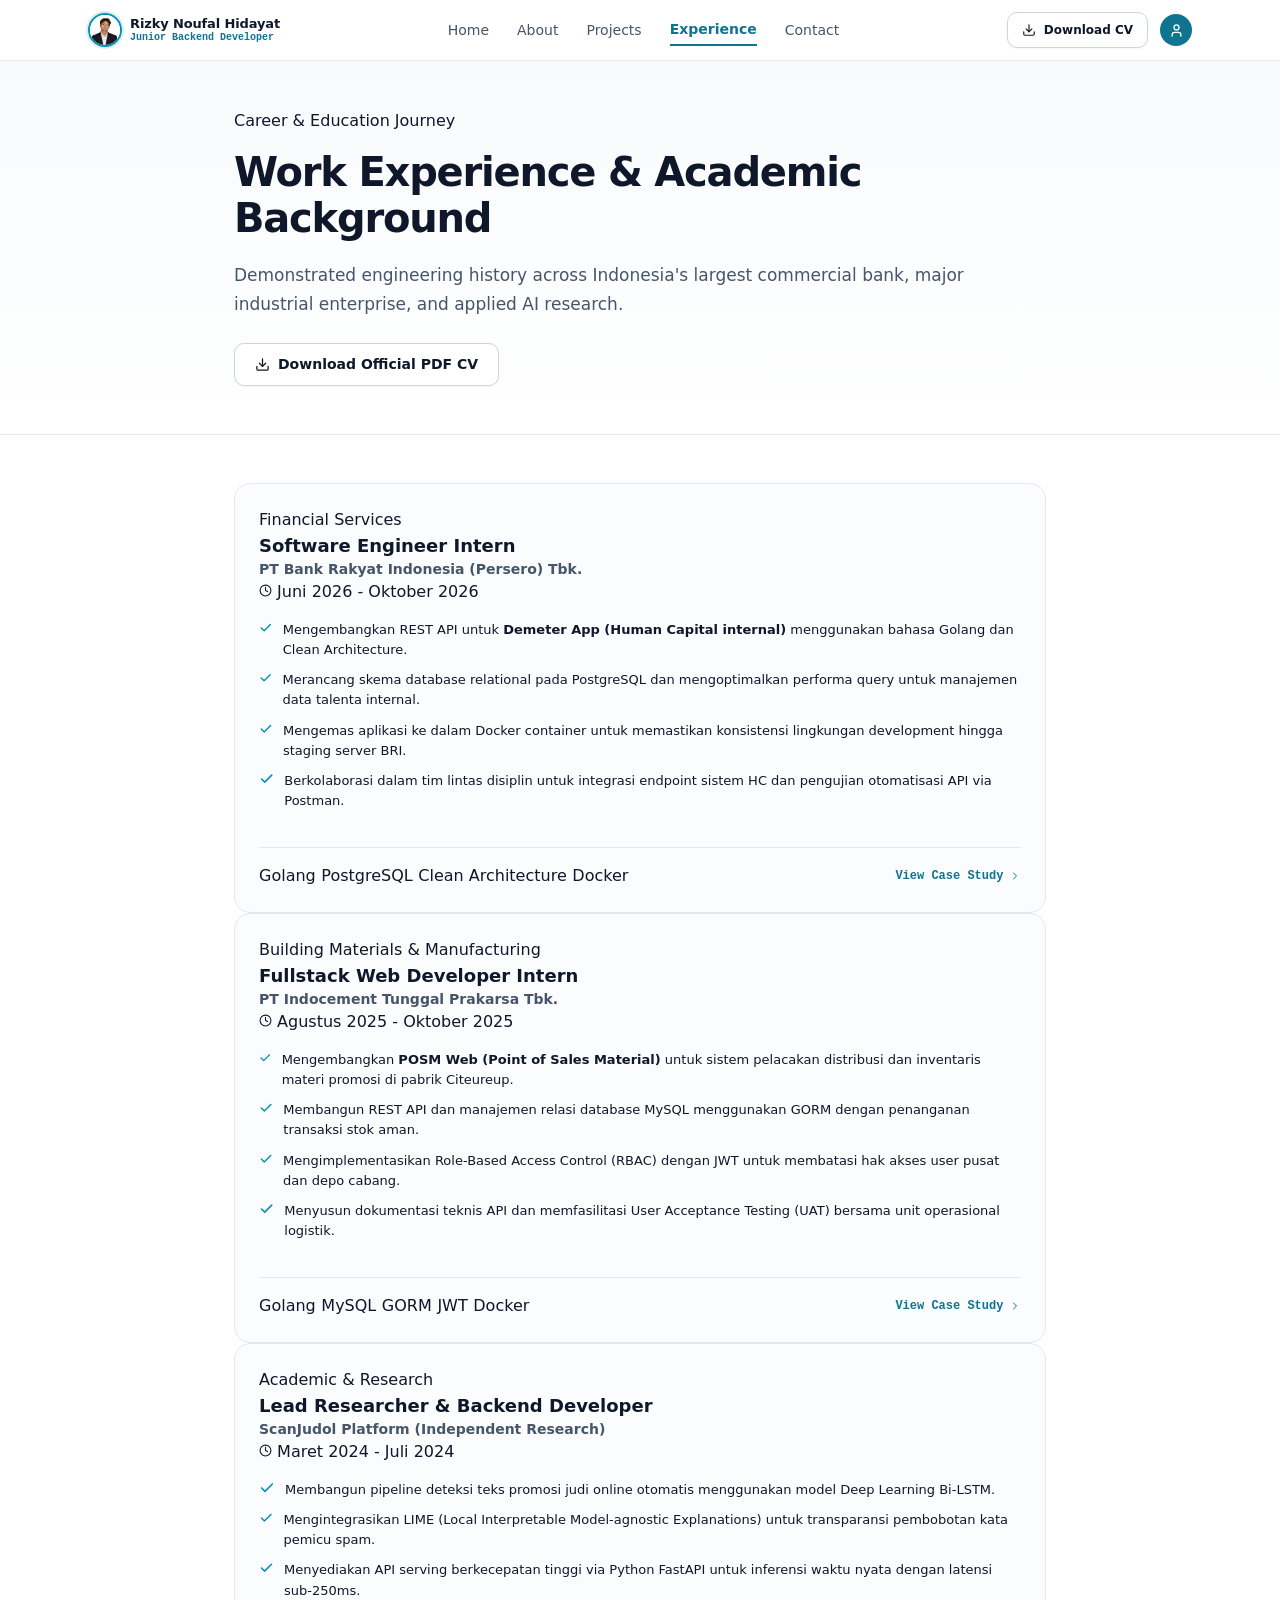
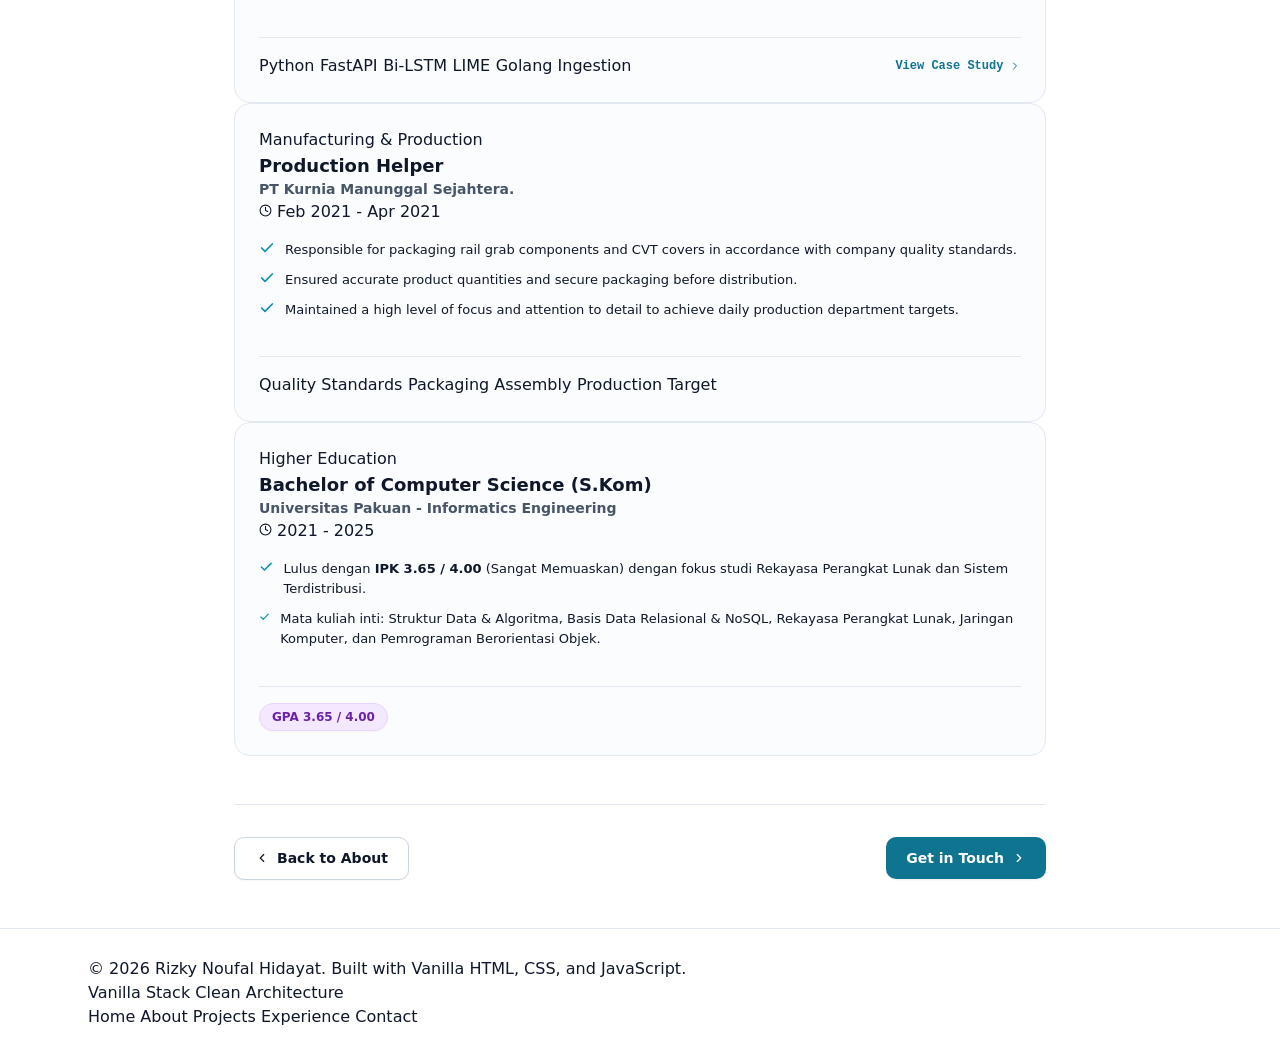
==== commit ae22fa98: "fix: update work periods for BRI (Jun-Oct 2026) and Indocement (Aug-Oct 2025)" ====
--- a/experience.html
+++ b/experience.html
@@ -97,7 +97,7 @@
                 </div>
                 <div class="timeline-period">
                   <svg width="13" height="13" viewBox="0 0 24 24" fill="none" stroke="currentColor" stroke-width="2" stroke-linecap="round" stroke-linejoin="round"><circle cx="12" cy="12" r="10"/><polyline points="12 6 12 12 16 14"/></svg>
-                  <span>Agustus 2024 - Desember 2024</span>
+                  <span>Juni 2026 - Oktober 2026</span>
                 </div>
               </div>
 
@@ -147,7 +147,7 @@
                 </div>
                 <div class="timeline-period">
                   <svg width="13" height="13" viewBox="0 0 24 24" fill="none" stroke="currentColor" stroke-width="2" stroke-linecap="round" stroke-linejoin="round"><circle cx="12" cy="12" r="10"/><polyline points="12 6 12 12 16 14"/></svg>
-                  <span>Februari 2024 - Juni 2024</span>
+                  <span>Agustus 2025 - Oktober 2025</span>
                 </div>
               </div>
 
--- a/css/components.css
+++ b/css/components.css
@@ -1253,9 +1253,19 @@
 }
 
 /* --------------------------------------------------------------------------
-   12. MOBILE RESPONSIVE ENHANCEMENTS
+   12. MOBILE RESPONSIVE ENHANCEMENTS (FULL-WIDTH EDGE-TO-EDGE CARDS)
    -------------------------------------------------------------------------- */
 @media (max-width: 640px) {
+  /* Container side padding maximized for screen space */
+  .container {
+    padding-left: 0.75rem !important;
+    padding-right: 0.75rem !important;
+  }
+
+  .py-section {
+    padding: 2.75rem 0 !important;
+  }
+
   .hero-buttons {
     display: flex;
     flex-wrap: wrap;
@@ -1286,18 +1296,35 @@
   }
 
   .hero-name {
-    font-size: 2.125rem;
+    font-size: 2rem;
     word-break: break-word;
   }
 
+  .hero-grid {
+    gap: 1.5rem !important;
+  }
+
+  /* All cards full-width edge-to-edge */
+  .code-card,
+  .project-card,
+  .timeline-card,
+  .skill-card,
+  .education-card,
+  .cert-card {
+    width: 100% !important;
+    border-radius: 12px !important;
+    box-sizing: border-box !important;
+  }
+
+  /* Hero Code Card */
   .code-card {
-    padding: 0.75rem;
-    margin-top: 0.5rem;
+    padding: 0.625rem 0.5rem !important;
+    margin-top: 0.25rem !important;
   }
 
   .code-editor {
-    padding: 0.65rem 0.65rem;
-    font-size: 0.6875rem;
+    padding: 0.6rem 0.5rem !important;
+    font-size: 0.6875rem !important;
     line-height: 1.55;
     -webkit-overflow-scrolling: touch;
   }
@@ -1307,10 +1334,10 @@
   }
 
   .line-num {
-    width: 1.75rem !important;
-    min-width: 1.75rem !important;
-    max-width: 1.75rem !important;
-    padding-right: 0.65rem !important;
+    width: 1.6rem !important;
+    min-width: 1.6rem !important;
+    max-width: 1.6rem !important;
+    padding-right: 0.5rem !important;
     padding-left: 0 !important;
     font-size: 0.65rem;
   }
@@ -1321,8 +1348,103 @@
   }
 
   .connect-bar {
-    gap: 0.5rem;
+    gap: 0.4rem;
     font-size: 0.6875rem;
+    flex-wrap: wrap;
+  }
+
+  /* Work Experience Timeline - tightly aligned for mobile */
+  .timeline-list {
+    padding-left: 1.15rem !important;
+    gap: 1rem !important;
+  }
+
+  .timeline-list::before {
+    left: 4px !important;
+  }
+
+  .timeline-marker {
+    left: -20px !important;
+    top: 1.25rem !important;
+    width: 11px !important;
+    height: 11px !important;
+  }
+
+  .timeline-card {
+    padding: 1rem 0.85rem !important;
+    gap: 0.75rem !important;
+  }
+
+  .timeline-bullets {
+    gap: 0.5rem !important;
+  }
+
+  .timeline-bullet {
+    gap: 0.45rem !important;
+    font-size: 0.8125rem !important;
+    line-height: 1.5 !important;
+  }
+
+  /* Project Cards - full width with comfortable padding */
+  .projects-grid {
+    gap: 1.15rem !important;
+  }
+
+  .card-preview {
+    height: 165px !important;
+    padding: 0.75rem !important;
+  }
+
+  .card-body {
+    padding: 1rem 0.85rem !important;
+  }
+
+  .contribution-box {
+    padding: 0.65rem 0.75rem !important;
+    margin: 0.65rem 0 !important;
+  }
+
+  .card-footer {
+    padding: 0.75rem 0.85rem !important;
+  }
+
+  /* Skill Matrix Cards */
+  .skill-matrix-grid {
+    grid-template-columns: 1fr !important;
+    gap: 0.85rem !important;
+  }
+
+  .skill-card {
+    padding: 1rem 0.85rem !important;
+  }
+
+  /* Education & Certifications */
+  .education-card {
+    padding: 1.15rem 0.85rem !important;
+  }
+
+  .cert-grid {
+    grid-template-columns: 1fr !important;
+    gap: 1rem !important;
+  }
+
+  .cert-preview {
+    height: 180px !important;
+  }
+
+  .cert-body {
+    padding: 1rem 0.85rem !important;
+  }
+
+  /* Stats Grid */
+  .stats-grid {
+    grid-template-columns: repeat(2, 1fr) !important;
+    gap: 0.5rem !important;
+    margin-top: 1rem !important;
+  }
+
+  .stat-box {
+    padding: 0.75rem 0.5rem !important;
   }
 }
 
@@ -1726,3 +1848,107 @@
   margin-top: auto;
 }
 
+/* --------------------------------------------------------------------------
+   16. HERO DIRECT CHOREOGRAPHED ENTRANCE ANIMATIONS (Staggered Motion Cascade)
+   -------------------------------------------------------------------------- */
+@keyframes heroFadeDown {
+  from {
+    opacity: 0;
+    transform: translateY(-16px);
+  }
+  to {
+    opacity: 1;
+    transform: translateY(0);
+  }
+}
+
+@keyframes heroFadeUp {
+  from {
+    opacity: 0;
+    transform: translateY(18px);
+  }
+  to {
+    opacity: 1;
+    transform: translateY(0);
+  }
+}
+
+@keyframes heroCardEntrance {
+  from {
+    opacity: 0;
+    transform: translateY(24px) scale(0.97);
+  }
+  to {
+    opacity: 1;
+    transform: translateY(0) scale(1);
+  }
+}
+
+@keyframes ambientGlowPulse {
+  0% {
+    opacity: 0;
+    transform: scale(0.85);
+  }
+  50% {
+    opacity: 0.8;
+  }
+  100% {
+    opacity: 0.6;
+    transform: scale(1);
+  }
+}
+
+/* Staggered Entrance Motion Applied to Main Page Elements */
+.navbar {
+  animation: heroFadeDown 0.6s cubic-bezier(0.16, 1, 0.3, 1) 0.1s both;
+}
+
+.ambient-glow {
+  animation: ambientGlowPulse 1.2s ease-out 0.05s both;
+}
+
+.hero-greeting {
+  animation: heroFadeUp 0.6s cubic-bezier(0.16, 1, 0.3, 1) 0.15s both;
+}
+
+.hero-name {
+  animation: heroFadeUp 0.7s cubic-bezier(0.16, 1, 0.3, 1) 0.25s both;
+}
+
+.hero-subtitle {
+  animation: heroFadeUp 0.7s cubic-bezier(0.16, 1, 0.3, 1) 0.35s both;
+}
+
+.hero-desc {
+  animation: heroFadeUp 0.7s cubic-bezier(0.16, 1, 0.3, 1) 0.45s both;
+}
+
+.hero-buttons {
+  animation: heroFadeUp 0.7s cubic-bezier(0.16, 1, 0.3, 1) 0.55s both;
+}
+
+.connect-bar {
+  animation: heroFadeUp 0.7s cubic-bezier(0.16, 1, 0.3, 1) 0.65s both;
+}
+
+.code-card {
+  animation: heroCardEntrance 0.85s cubic-bezier(0.16, 1, 0.3, 1) 0.3s both;
+}
+
+/* Accessibility: respects reduced motion preferences */
+@media (prefers-reduced-motion: reduce) {
+  .navbar,
+  .ambient-glow,
+  .hero-greeting,
+  .hero-name,
+  .hero-subtitle,
+  .hero-desc,
+  .hero-buttons,
+  .connect-bar,
+  .code-card {
+    animation: none !important;
+    opacity: 1 !important;
+    transform: none !important;
+  }
+}
+
